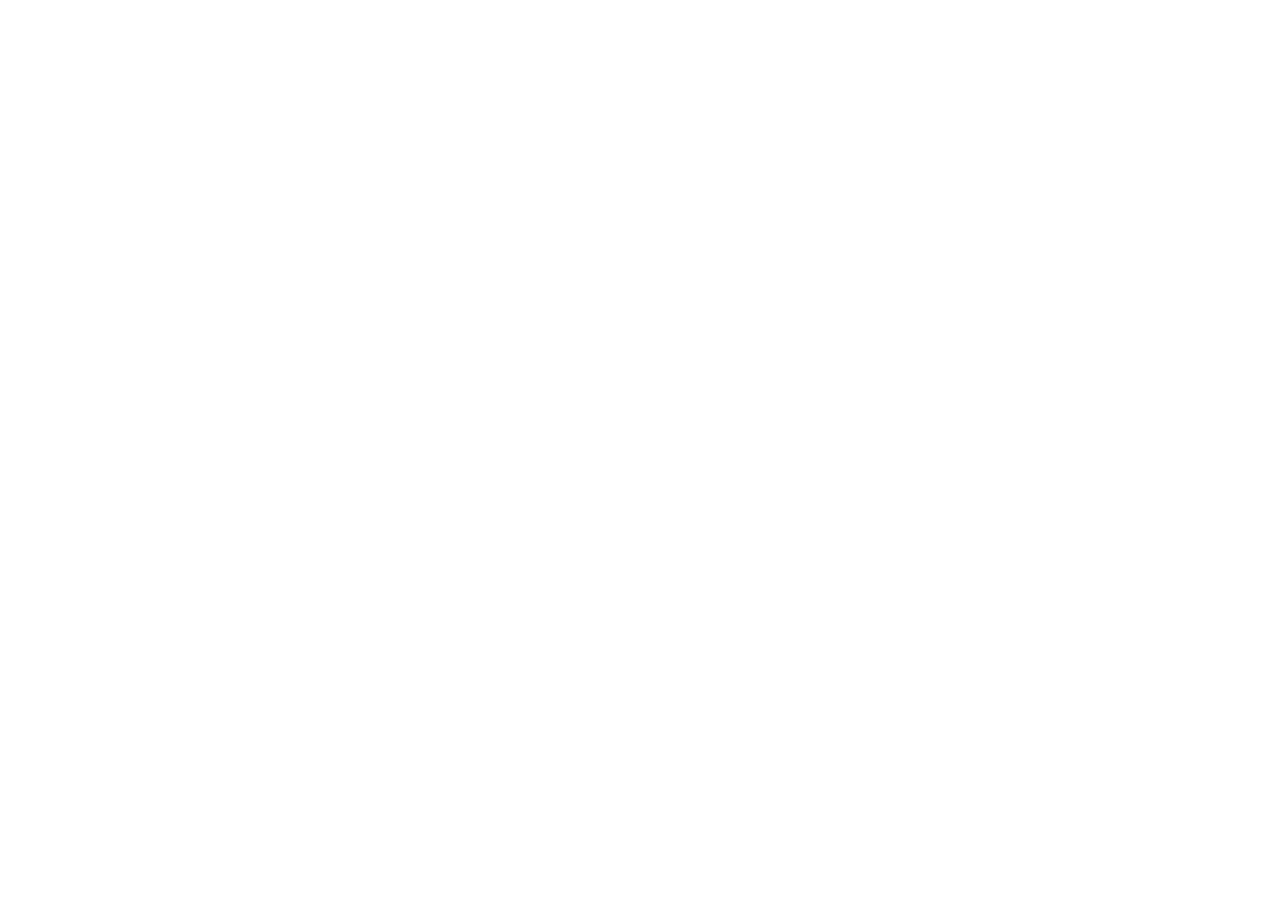
==== index.html @ 31ad4ea8 "Primer commit: Estructura base" ====
<!doctype html>
<html lang="es">
  <head>
    <meta charset="UTF-8" />
    <meta name="viewport" content="width=device-width, initial-scale=1.0, maximum-scale=1" />
    <meta name="description" content="Servicios Maipú: panel administrativo para gestionar contenedores, precios, alquileres y alertas de retiro." />
    <title>Servicios Maipú</title>
    <link rel="preconnect" href="https://fonts.googleapis.com" />
    <link rel="preconnect" href="https://fonts.gstatic.com" crossorigin />
    <link href="https://fonts.googleapis.com/css2?family=Source+Sans+3:wght@400;500;600;700&family=Space+Grotesk:wght@500;600;700&display=swap" rel="stylesheet" />
    <link href="https://cdn.jsdelivr.net/npm/bootstrap@5.3.3/dist/css/bootstrap.min.css" rel="stylesheet" integrity="sha384-QWTKZyjpPEjISv5WaRU9Oer+R4Rq8WcFa5oFVy38M8N0yR2n9EynMkYhGm01Xk" crossorigin="anonymous" />
  </head>
  <body>
    <div id="root"></div>
    <script type="module" src="/src/main.tsx"></script>
    <script defer src="%VITE_ANALYTICS_ENDPOINT%/umami" data-website-id="%VITE_ANALYTICS_WEBSITE_ID%"></script>
  </body>
</html>
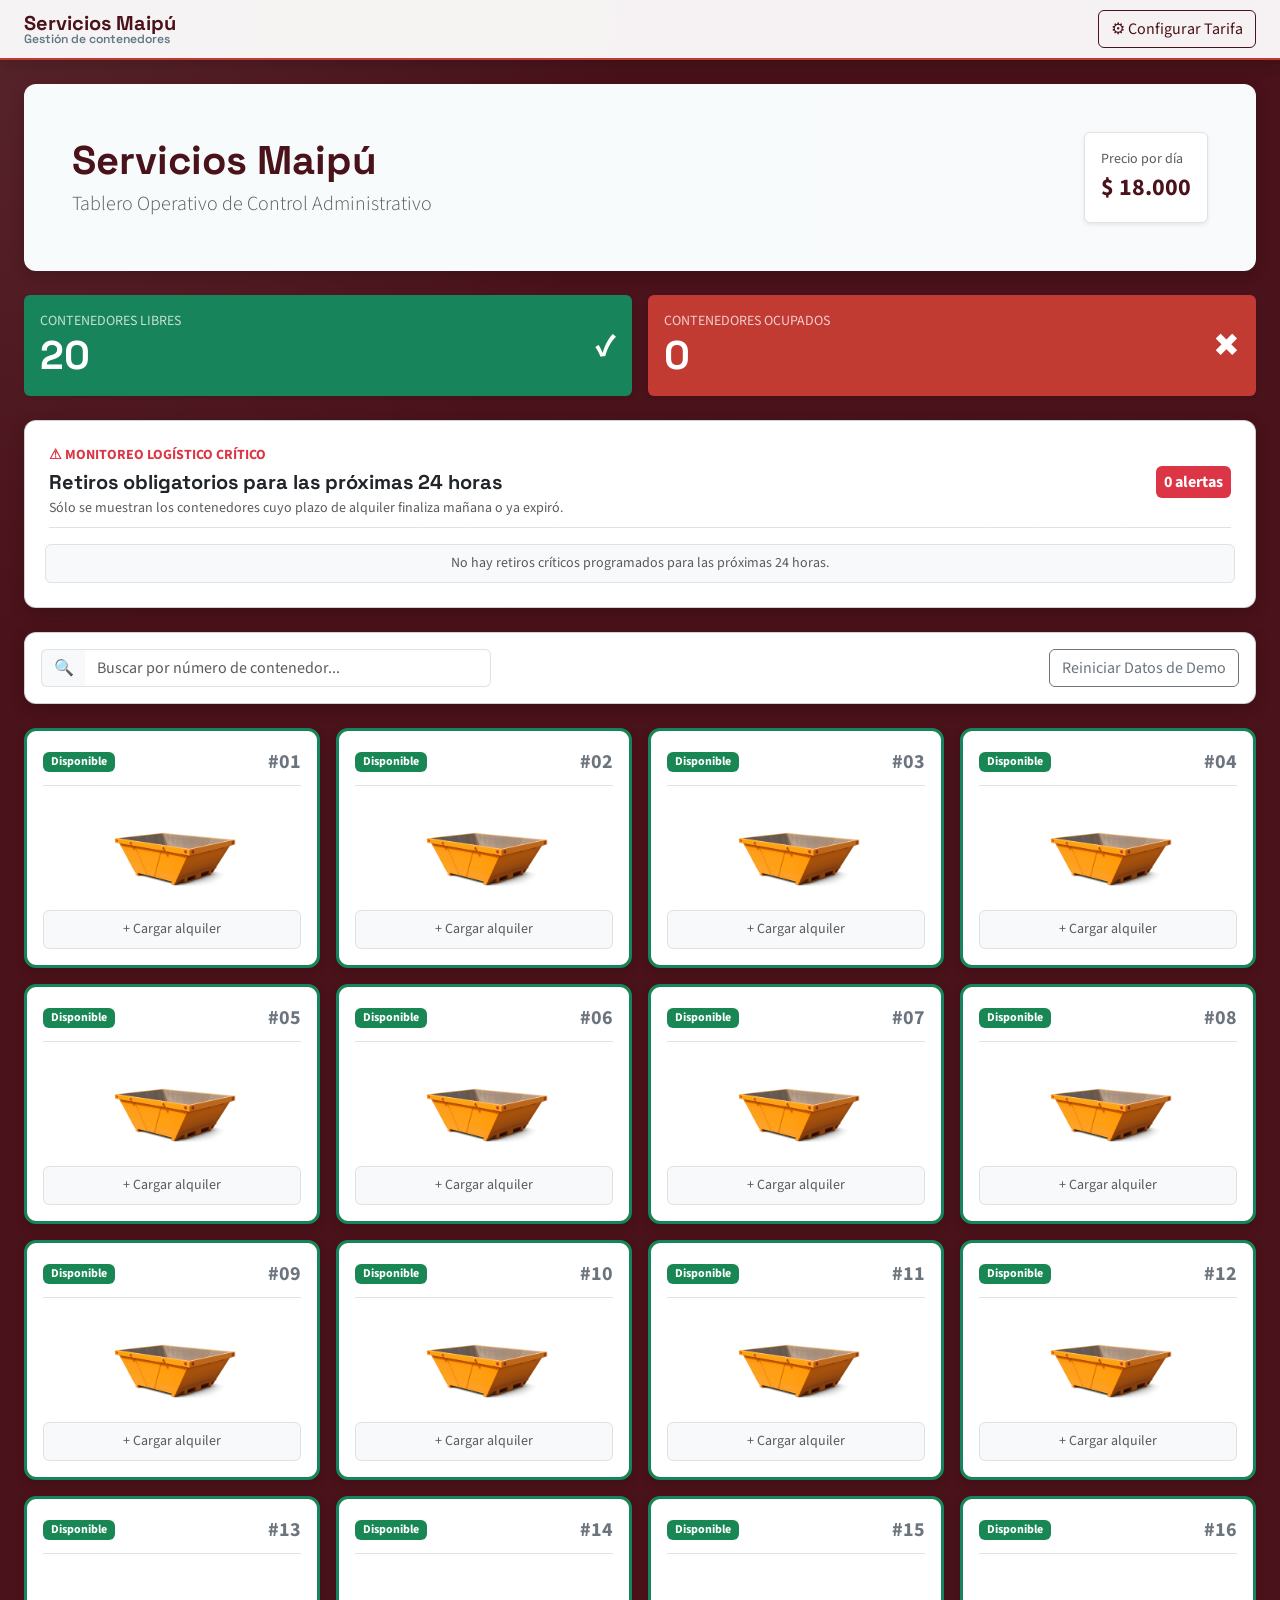
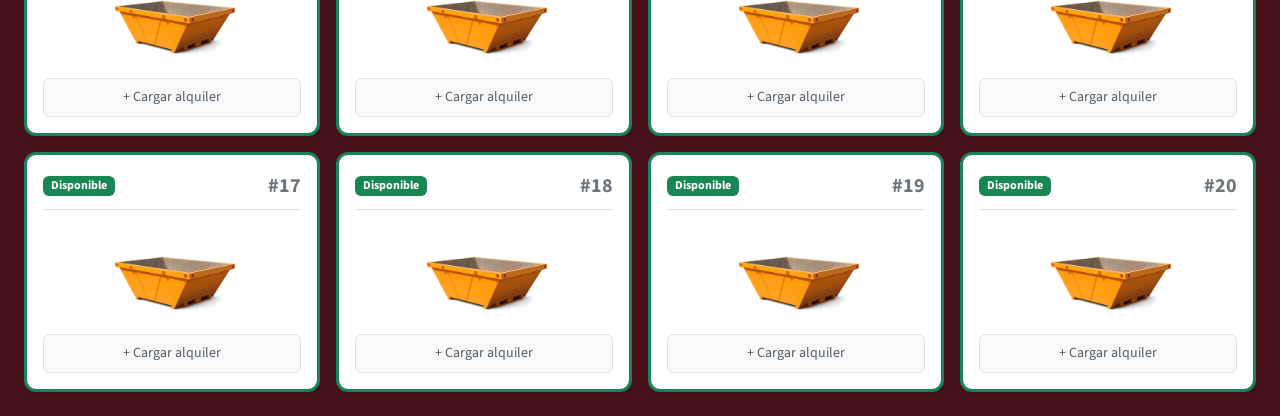
==== commit e1a2e7bd: "Estilo y colo agregado" ====
--- a/index.html
+++ b/index.html
@@ -1,18 +1,529 @@
 <!doctype html>
 <html lang="es">
-  <head>
-    <meta charset="UTF-8" />
-    <meta name="viewport" content="width=device-width, initial-scale=1.0, maximum-scale=1" />
-    <meta name="description" content="Servicios Maipú: panel administrativo para gestionar contenedores, precios, alquileres y alertas de retiro." />
-    <title>Servicios Maipú</title>
-    <link rel="preconnect" href="https://fonts.googleapis.com" />
-    <link rel="preconnect" href="https://fonts.gstatic.com" crossorigin />
-    <link href="https://fonts.googleapis.com/css2?family=Source+Sans+3:wght@400;500;600;700&family=Space+Grotesk:wght@500;600;700&display=swap" rel="stylesheet" />
-    <link href="https://cdn.jsdelivr.net/npm/bootstrap@5.3.3/dist/css/bootstrap.min.css" rel="stylesheet" integrity="sha384-QWTKZyjpPEjISv5WaRU9Oer+R4Rq8WcFa5oFVy38M8N0yR2n9EynMkYhGm01Xk" crossorigin="anonymous" />
-  </head>
-  <body>
-    <div id="root"></div>
-    <script type="module" src="/src/main.tsx"></script>
-    <script defer src="%VITE_ANALYTICS_ENDPOINT%/umami" data-website-id="%VITE_ANALYTICS_WEBSITE_ID%"></script>
-  </body>
-</html>
+<head>
+  <meta charset="UTF-8" />
+  <meta name="viewport" content="width=device-width, initial-scale=1.0, maximum-scale=1" />
+  <meta name="description" content="Servicios Maipú: panel administrativo para gestionar contenedores, precios, alquileres y alertas de retiro." />
+  <title>Servicios Maipú - Gestión de Contenedores</title>
+  
+  <link rel="preconnect" href="https://fonts.googleapis.com" />
+  <link rel="preconnect" href="https://fonts.gstatic.com" crossorigin />
+  <link href="https://fonts.googleapis.com/css2?family=Source+Sans+3:wght@400;500;600;700&family=Space+Grotesk:wght@500;600;700&display=swap" rel="stylesheet" />
+  
+  <link href="https://cdn.jsdelivr.net/npm/bootstrap@5.3.3/dist/css/bootstrap.min.css" rel="stylesheet" />
+
+  <style>
+    /* Filosofía visual: Neo-Industrial CleanOps con Fondo Bordó */
+    body {
+      margin: 0;
+      font-family: 'Source Sans 3', sans-serif;
+      background-color: #4a121a; 
+      color: #152c38;
+      background: radial-gradient(circle at top left, rgba(255, 255, 255, 0.08), transparent 40rem), #4a121a;
+      min-height: 100vh;
+    }
+
+    h1, h2, h3, .navbar-brand strong, .container-number, .stat-value, .price-pill strong {
+      font-family: 'Space Grotesk', sans-serif;
+    }
+
+    .clean-navbar {
+      background: rgba(255, 255, 255, .95);
+      border-bottom: 2px solid #c23b32;
+      backdrop-filter: blur(12px);
+      box-shadow: 0 4px 20px rgba(0, 0, 0, 0.2);
+    }
+
+    .navbar-brand strong {
+      color: #4a121a;
+      font-size: 1.25rem;
+      line-height: 1;
+    }
+
+    .navbar-brand small {
+      display: block;
+      font-size: .76rem;
+      color: #607985;
+      font-weight: 600;
+    }
+
+    .hero-strip {
+      background-size: cover;
+      background-position: center;
+      border-radius: 12px;
+      box-shadow: 0 4px 15px rgba(0,0,0,0.2);
+    }
+
+    .stat-card-available {
+      background-color: #17845b;
+      color: white;
+    }
+
+    .stat-card-occupied {
+      background-color: #c23b32;
+      color: white;
+    }
+
+    .container-card {
+      background: white;
+      border: 3px solid #eef3f5;
+      border-radius: 12px;
+      transition: transform 0.2s, border-color 0.2s;
+      box-shadow: 0 4px 10px rgba(0,0,0,0.15);
+    }
+
+    .container-card:hover {
+      transform: translateY(-4px);
+      box-shadow: 0 8px 25px rgba(0, 0, 0, 0.3);
+    }
+
+    .container-card.is-occupied {
+      border-color: #c23b32;
+    }
+
+    .container-card.is-available {
+      border-color: #17845b;
+    }
+
+    .container-img-wrap img {
+      max-height: 100px;
+      object-fit: contain;
+    }
+
+    .form-control:focus {
+      border-color: #4a121a;
+      box-shadow: 0 0 0 0.25rem rgba(74, 18, 26, 0.25);
+    }
+
+    .btn-primary {
+      background-color: #4a121a;
+      border-color: #4a121a;
+    }
+
+    .btn-primary:hover {
+      background-color: #c23b32;
+      border-color: #c23b32;
+    }
+
+    .tomorrow-panel {
+      border-radius: 12px;
+      box-shadow: 0 4px 15px rgba(0,0,0,0.2);
+    }
+
+    .toolbar-card {
+      border-radius: 12px;
+      box-shadow: 0 4px 15px rgba(0,0,0,0.2);
+    }
+    
+    .map-link {
+      color: #0e5b76;
+      transition: color 0.2s;
+    }
+    .map-link:hover {
+      color: #4a121a;
+      text-decoration: underline !important;
+    }
+  </style>
+</head>
+<body>
+
+  <div id="app">
+    <nav class="navbar navbar-expand-lg sticky-top clean-navbar py-2">
+      <div class="container-fluid px-3 px-lg-4">
+        <a class="navbar-brand d-flex align-items-center gap-2" href="#top">
+          <strong>Servicios Maipú <small>Gestión de contenedores</small></strong>
+        </a>
+        <button class="btn btn-outline-danger ms-auto" type="button" onclick="openConfigModal()" style="color: #4a121a; border-color: #4a121a;">
+          ⚙ Configurar Tarifa
+        </button>
+      </div>
+    </nav>
+
+    <div class="container-fluid px-3 px-lg-4 mt-4">
+      <section id="top" class="hero-strip p-4 p-lg-5 text-dark bg-light" style="background-image: linear-gradient(90deg, rgba(248,251,252,.98) 0%, rgba(248,251,252,.92) 45%, rgba(248,251,252,.34) 100%), url('https://d2xsxph8kpxj0f.cloudfront.net/310519663651797908/MDTUvBTatCao68EjYJwrUx/servicios-maipu-container-hero-T5Dbg2EJmz2ZwDqxqU62Nq.webp');">
+        <div class="row align-items-center g-4">
+          <div class="col-md-7">
+            <h1 class="display-6 fw-bold mb-1" style="color: #4a121a;">Servicios Maipú</h1>
+            <p class="lead text-muted mb-0">Tablero Operativo de Control Administrativo</p>
+          </div>
+          <div class="col-md-5 text-md-end">
+            <div class="p-3 border rounded bg-white d-inline-block text-start shadow-sm">
+              <span class="d-block small text-muted">Precio por día</span>
+              <strong class="fs-4" id="display-price-day" style="color: #4a121a;">$0</strong>
+            </div>
+          </div>
+        </div>
+      </section>
+    </div>
+
+    <div class="container-fluid px-3 px-lg-4 mt-4">
+      <div class="row g-3">
+        <div class="col-md-6">
+          <div class="card stat-card-available p-3 border-0 shadow-sm">
+            <div class="d-flex justify-content-between align-items-center">
+              <div>
+                <span class="text-uppercase small opacity-75 d-block">Contenedores Libres</span>
+                <strong class="display-6 fw-bold stat-value" id="count-available">0</strong>
+              </div>
+              <span class="fs-2">✔</span>
+            </div>
+          </div>
+        </div>
+        <div class="col-md-6">
+          <div class="card stat-card-occupied p-3 border-0 shadow-sm">
+            <div class="d-flex justify-content-between align-items-center">
+              <div>
+                <span class="text-uppercase small opacity-75 d-block">Contenedores Ocupados</span>
+                <strong class="display-6 fw-bold stat-value" id="count-occupied">0</strong>
+              </div>
+              <span class="fs-2">✖</span>
+            </div>
+          </div>
+        </div>
+      </div>
+    </div>
+
+    <div class="container-fluid px-3 px-lg-4 mt-4">
+      <section class="card tomorrow-panel p-4 bg-white" style="background-image: linear-gradient(90deg, rgba(255,255,255,.96), rgba(255,255,255,.86)), url('https://d2xsxph8kpxj0f.cloudfront.net/310519663651797908/MDTUvBTatCao68EjYJwrUx/servicios-maipu-alert-panel-9NWCRzCaysv8Bn8foX4D4w.webp'); background-size: cover;">
+        <div class="d-flex flex-column flex-md-row align-items-md-center justify-content-between border-bottom pb-2 mb-3">
+          <div>
+            <p class="text-danger fw-bold text-uppercase mb-1 small">⚠ Monitoreo Logístico Crítico</p>
+            <h2 class="h5 fw-bold mb-1">Retiros obligatorios para las próximas 24 horas</h2>
+            <p class="mb-0 text-muted small">Sólo se muestran los contenedores cuyo plazo de alquiler finaliza mañana o ya expiró.</p>
+          </div>
+          <span class="badge bg-danger p-2 fs-6" id="alert-badge">0 alertas</span>
+        </div>
+        <div class="row g-2" id="alert-list-container">
+          </div>
+      </section>
+    </div>
+
+    <div class="container-fluid px-3 px-lg-4 mt-4">
+      <div class="card toolbar-card p-3 bg-white d-flex flex-column flex-md-row justify-content-between align-items-center gap-3">
+        <div class="input-group" style="max-width: 450px;">
+          <span class="input-group-text bg-light border-end-0">🔍</span>
+          <input type="number" id="input-search" class="form-control border-start-0" placeholder="Buscar por número de contenedor..." oninput="renderContainers()" />
+        </div>
+        <button class="btn btn-outline-secondary" type="button" onclick="resetSystemData()">Reiniciar Datos de Demo</button>
+      </div>
+    </div>
+
+    <div class="container-fluid px-3 px-lg-4 my-4">
+      <section class="row g-3" id="containers-grid-root">
+        </section>
+    </div>
+  </div>
+
+  <div class="modal fade" id="modalRental" tabIndex="-1" aria-hidden="true">
+    <div class="modal-dialog modal-dialog-centered">
+      <form class="modal-content" onsubmit="executeSaveRental(event)">
+        <div class="modal-header bg-light">
+          <div>
+            <small class="text-uppercase text-muted fw-bold d-block" style="font-size: 0.75rem;">Operaciones</small>
+            <h3 class="modal-title h5 fw-bold" id="modal-rental-title">Contenedor #00</h3>
+          </div>
+          <button type="button" class="btn-close" data-bs-dismiss="modal" aria-label="Close"></button>
+        </div>
+        <div class="modal-body">
+          <input type="hidden" id="form-container-id" />
+          <div class="mb-3">
+            <label class="form-label fw-semibold">Nombre del Cliente:</label>
+            <input type="text" id="form-client" class="form-control" placeholder="Ej: Juan Pérez" required />
+          </div>
+          <div class="mb-3">
+            <label class="form-label fw-semibold">Destino / Ubicación de Entrega:</label>
+            <input type="text" id="form-location" class="form-control" placeholder="Ej: Av. San Martín 1500, Maipú" required />
+          </div>
+          <div class="row g-2 align-items-center">
+            <div class="col-6">
+              <label class="form-label fw-semibold">Plazo (Días):</label>
+              <input type="number" id="form-days" min="1" value="1" class="form-control" oninput="calculateLiveTotal()" required />
+            </div>
+            <div class="col-6 text-end">
+              <div class="p-2 border rounded bg-light">
+                <span class="d-block text-muted small" style="font-size: 0.72rem;">Total Liquidado</span>
+                <strong class="fs-5 text-success" id="form-live-total">$0</strong>
+              </div>
+            </div>
+          </div>
+        </div>
+        <div class="modal-footer bg-light">
+          <button type="button" class="btn btn-secondary" data-bs-dismiss="modal">Cancelar</button>
+          <button type="submit" class="btn btn-primary">Confirmar Alquiler</button>
+        </div>
+      </form>
+    </div>
+  </div>
+
+  <div class="modal fade" id="modalConfig" tabIndex="-1" aria-hidden="true">
+    <div class="modal-dialog modal-dialog-centered">
+      <form class="modal-content" onsubmit="executeSavePrice(event)">
+        <div class="modal-header bg-light">
+          <h3 class="modal-title h5 fw-bold">⚙ Parámetros Globales</h3>
+          <button type="button" class="btn-close" data-bs-dismiss="modal" aria-label="Close"></button>
+        </div>
+        <div class="modal-body">
+          <label class="form-label fw-semibold">Tarifa estándar diaria por unidad (ARS):</label>
+          <div class="input-group">
+            <span class="input-group-text">$</span>
+            <input type="number" id="form-config-price" min="0" class="form-control" required />
+          </div>
+        </div>
+        <div class="modal-footer bg-light">
+          <button type="button" class="btn btn-secondary" data-bs-dismiss="modal">Cancelar</button>
+          <button type="submit" class="btn btn-primary">Aplicar Cambios</button>
+        </div>
+      </form>
+    </div>
+  </div>
+
+  <script src="https://cdn.jsdelivr.net/npm/bootstrap@5.3.3/dist/js/bootstrap.bundle.min.js"></script>
+
+  <script>
+    const STORAGE_KEY = "servicios-maipu-containers-html";
+    const PRICE_KEY = "servicios-maipu-price-html";
+    
+    const CONTAINER_IMAGE = "./pasted_file_1UXAUG_image.png";
+
+    let containers = [];
+    let pricePerDay = 18000;
+    let currentSelectedId = null;
+
+    let bsRentalModal, bsConfigModal;
+
+    window.addEventListener('DOMContentLoaded', () => {
+      bsRentalModal = new bootstrap.Modal(document.getElementById('modalRental'));
+      bsConfigModal = new bootstrap.Modal(document.getElementById('modalConfig'));
+      loadData();
+    });
+
+    function loadData() {
+      const savedContainers = localStorage.getItem(STORAGE_KEY);
+      if (savedContainers) {
+        containers = JSON.parse(savedContainers);
+      } else {
+        containers = Array.from({ length: 20 }, (_, i) => ({ id: i + 1, status: "available" }));
+      }
+
+      const savedPrice = localStorage.getItem(PRICE_KEY);
+      pricePerDay = savedPrice ? Number(savedPrice) : 18000;
+
+      document.getElementById('display-price-day').innerText = formatCurrency(pricePerDay);
+      updateDashboard();
+    }
+
+    function saveData() {
+      localStorage.setItem(STORAGE_KEY, JSON.stringify(containers));
+      localStorage.setItem(PRICE_KEY, String(pricePerDay));
+      document.getElementById('display-price-day').innerText = formatCurrency(pricePerDay);
+      updateDashboard();
+    }
+
+    function formatCurrency(value) {
+      return new Intl.NumberFormat("es-AR", {
+        style: "currency",
+        currency: "ARS",
+        maximumFractionDigits: 0
+      }).format(value || 0);
+    }
+
+    function getDaysRemaining(dueDateString) {
+      if (!dueDateString) return 0;
+      const now = new Date();
+      const dueDate = new Date(dueDateString);
+      
+      const diffTime = dueDate.getTime() - now.getTime();
+      const diffDays = Math.ceil(diffTime / (1000 * 60 * 60 * 24));
+      
+      return diffDays < 0 ? 0 : diffDays;
+    }
+
+    function updateDashboard() {
+      const occupiedCount = containers.filter(c => c.status === "occupied").length;
+      const availableCount = containers.length - occupiedCount;
+
+      document.getElementById('count-available').innerText = availableCount;
+      document.getElementById('count-occupied').innerText = occupiedCount;
+
+      const strictAlerts = containers.filter(c => {
+        if (c.status !== "occupied" || !c.rental) return false;
+        const daysLeft = getDaysRemaining(c.rental.dueDate);
+        return daysLeft <= 1; 
+      });
+
+      document.getElementById('alert-badge').innerText = `${strictAlerts.length} alertas`;
+
+      const alertContainer = document.getElementById('alert-list-container');
+      alertContainer.innerHTML = '';
+
+      if (strictAlerts.length === 0) {
+        alertContainer.innerHTML = '<div class="col-12 text-muted text-center py-2 bg-light border rounded small">No hay retiros críticos programados para las próximas 24 horas.</div>';
+      } else {
+        strictAlerts.forEach(item => {
+          const daysLeft = getDaysRemaining(item.rental.dueDate);
+          const timeText = daysLeft === 0 ? "¡VENCE HOY!" : "Vence mañana";
+          
+          // Generamos la URL de Google Maps para el panel de alertas
+          const mapsUrl = `https://www.google.com/maps/search/?api=1&query=${encodeURIComponent(item.rental.location)}`;
+
+          alertContainer.innerHTML += `
+            <div class="col-md-4">
+              <div class="p-2 border rounded bg-white d-flex align-items-center gap-2 border-danger shadow-sm">
+                <span class="badge bg-danger">#${String(item.id).padStart(2, '0')}</span>
+                <div class="overflow-hidden w-100">
+                  <strong class="d-block text-truncate small">${item.rental.client}</strong>
+                  <small class="d-block text-danger fw-bold mb-1" style="font-size:0.72rem;">${timeText}</small>
+                  <a href="${mapsUrl}" target="_blank" class="btn btn-xs btn-outline-danger py-0 px-2 fw-bold text-decoration-none d-inline-block text-truncate w-100 text-start" style="font-size:0.68rem;" title="Guiar chofer por GPS">
+                    🗺 Abrir Mapa: ${item.rental.location}
+                  </a>
+                </div>
+              </div>
+            </div>`;
+        });
+      }
+
+      renderContainers();
+    }
+
+    function renderContainers() {
+      const gridRoot = document.getElementById('containers-grid-root');
+      gridRoot.innerHTML = '';
+
+      const searchVal = document.getElementById('input-search').value.trim();
+
+      const filtered = containers.filter(item => {
+        if (!searchVal) return true;
+        return String(item.id).includes(searchVal);
+      });
+
+      filtered.forEach(item => {
+        const isOccupied = item.status === "occupied";
+        const statusText = isOccupied ? "Ocupado" : "Disponible";
+        const badgeClass = isOccupied ? "bg-danger" : "bg-success";
+        const borderClass = isOccupied ? "is-occupied" : "is-available";
+
+        let footerHTML = '';
+        let detailHTML = '<div class="text-center text-muted small py-2 bg-light rounded border border-dashed">+ Cargar alquiler</div>';
+
+        if (isOccupied && item.rental) {
+          const daysLeft = getDaysRemaining(item.rental.dueDate);
+          let remainingText = `Vence en ${daysLeft} días`;
+          
+          if (daysLeft === 1) remainingText = "Vence mañana";
+          if (daysLeft === 0) remainingText = "¡Vence hoy!";
+
+          // Generamos la URL de Google Maps para la tarjeta del contenedor
+          const mapsUrl = `https://www.google.com/maps/search/?api=1&query=${encodeURIComponent(item.rental.location)}`;
+
+          detailHTML = `
+            <div class="bg-light p-2 rounded small w-100">
+              <strong class="d-block text-truncate" style="color: #4a121a;">${item.rental.client}</strong>
+              
+              <a href="${mapsUrl}" target="_blank" class="d-block text-truncate text-decoration-none fw-semibold map-link mt-1" style="font-size: 0.82rem;" title="Click para abrir en Google Maps">
+                📍 ${item.rental.location}
+              </a>
+              
+              <small class="d-block text-success fw-bold mt-1">Total: ${formatCurrency(item.rental.total)}</small>
+            </div>`;
+            
+          footerHTML = `
+            <div class="card-footer border-top-0 d-flex align-items-center justify-content-between p-2" style="background-color: #fdecea;">
+              <small class="text-danger fw-bold">${remainingText}</small>
+              <button class="btn btn-xs btn-danger py-0 px-2" style="font-size:0.75rem;" onclick="executeRelease(${item.id})">Liberar</button>
+            </div>`;
+        }
+
+        gridRoot.innerHTML += `
+          <div class="col-sm-6 col-md-4 col-lg-3">
+            <div class="card h-100 container-card ${borderClass}">
+              <div class="p-3 d-flex flex-column justify-content-between h-100" style="cursor: ${isOccupied ? 'default' : 'pointer'};" onclick="${isOccupied ? '' : `openRentalModal(${item.id})`}">
+                <div class="d-flex justify-content-between align-items-center border-bottom pb-2 mb-2 w-100">
+                  <span class="badge ${badgeClass}">${statusText}</span>
+                  <strong class="fs-5 text-secondary">#${String(item.id).padStart(2, '0')}</strong>
+                </div>
+                <div class="text-center my-2 container-img-wrap">
+                  <img src="${CONTAINER_IMAGE}" alt="Contenedor" class="img-fluid" />
+                </div>
+                ${detailHTML}
+              </div>
+              ${footerHTML}
+            </div>
+          </div>`;
+      });
+    }
+
+    function openRentalModal(id) {
+      currentSelectedId = id;
+      document.getElementById('modal-rental-title').innerText = `Contenedor #${String(id).padStart(2, '0')}`;
+      document.getElementById('form-client').value = '';
+      document.getElementById('form-location').value = '';
+      document.getElementById('form-days').value = 1;
+      calculateLiveTotal();
+      bsRentalModal.show();
+    }
+
+    function calculateLiveTotal() {
+      const days = Number(document.getElementById('form-days').value || 1);
+      const total = days * pricePerDay;
+      document.getElementById('form-live-total').innerText = formatCurrency(total);
+    }
+
+    function executeSaveRental(e) {
+      e.preventDefault();
+      const client = document.getElementById('form-client').value.trim();
+      const location = document.getElementById('form-location').value.trim();
+      const days = Number(document.getElementById('form-days').value);
+      const total = days * pricePerDay;
+
+      const dueDate = new Date();
+      dueDate.setDate(dueDate.getDate() + days);
+
+      containers = containers.map(item => {
+        if (item.id === currentSelectedId) {
+          return {
+            id: item.id,
+            status: "occupied",
+            rental: { 
+              client, 
+              location, 
+              days, 
+              total,
+              dueDate: dueDate.toISOString()
+            }
+          };
+        }
+        return item;
+      });
+
+      saveData();
+      bsRentalModal.hide();
+    }
+
+    function executeRelease(id) {
+      containers = containers.map(item => {
+        if (item.id === id) return { id: item.id, status: "available" };
+        return item;
+      });
+      saveData();
+    }
+
+    function openConfigModal() {
+      document.getElementById('form-config-price').value = pricePerDay;
+      bsConfigModal.show();
+    }
+
+    function executeSavePrice(e) {
+      e.preventDefault();
+      pricePerDay = Number(document.getElementById('form-config-price').value || 0);
+      saveData();
+      bsConfigModal.hide();
+    }
+
+    function resetSystemData() {
+      containers = Array.from({ length: 20 }, (_, i) => ({ id: i + 1, status: "available" }));
+      document.getElementById('input-search').value = '';
+      saveData();
+    }
+  </script>
+</body>
+</html>
